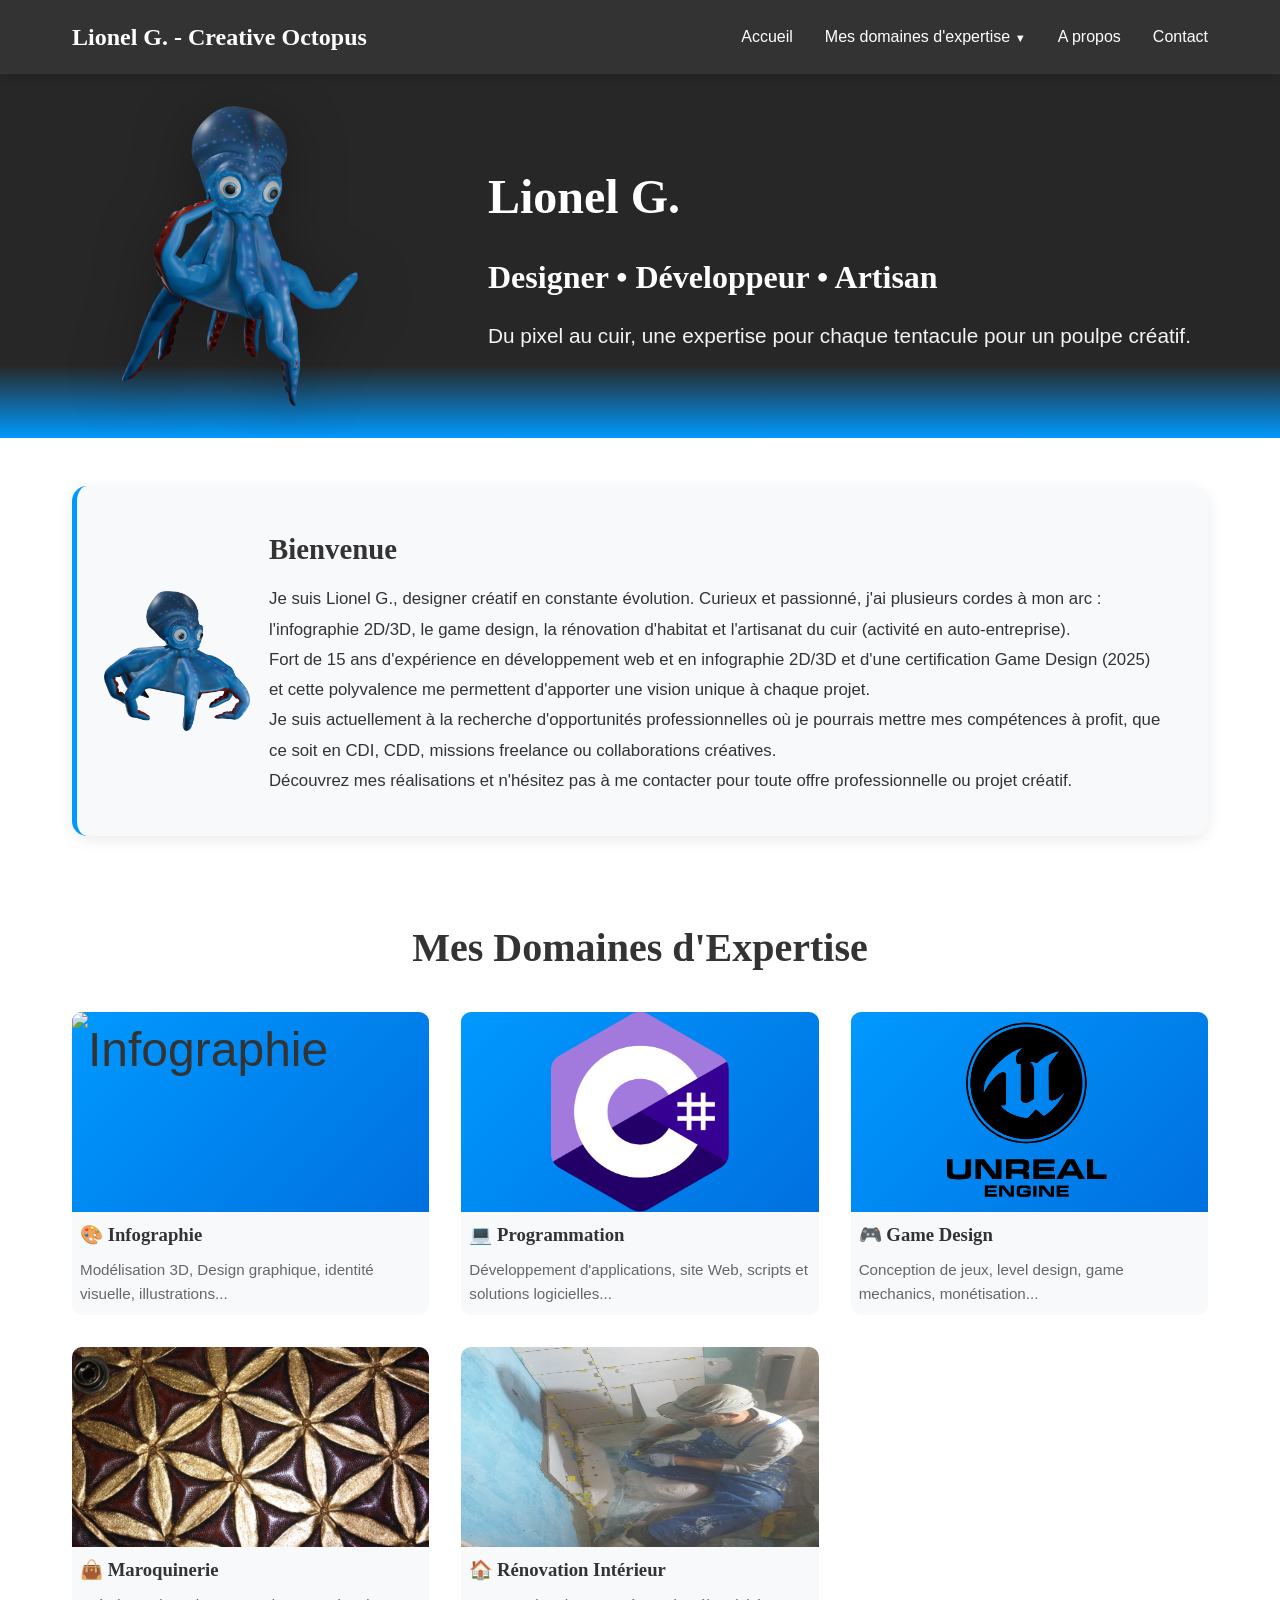
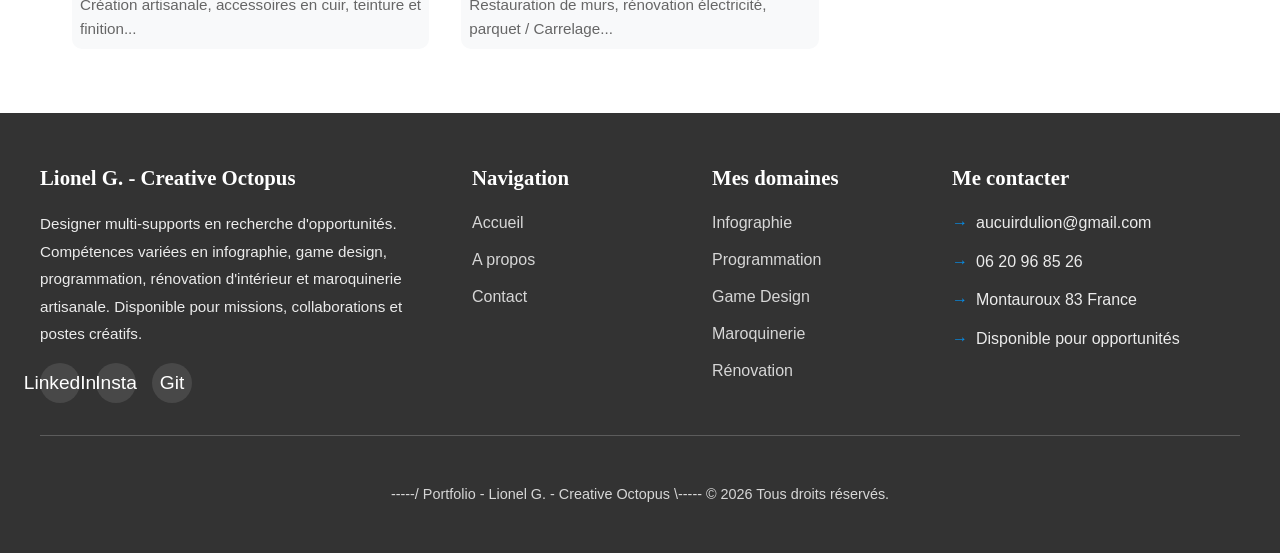
==== index.html @ 5053f0dd "new deplooy" ====
<!DOCTYPE html>
<html lang="fr">
<head>
    <meta charset="UTF-8">
    <meta name="viewport" content="width=device-width, initial-scale=1.0">
    <title>Portfolio Lionel G. - Creative Octopus</title>
    <link rel="stylesheet" href="assets/css/portfolio.css">
</head>
<body>
    <header>
        <nav>
    <div class="logo">Lionel G. - Creative Octopus</div>
    <button class="menu-toggle" onclick="toggleMenu()">â˜°</button>
    <ul class="nav-links" id="navMenu">
        <li><a href="index.html">Accueil</a></li>
        <li class="dropdown">
            <a class="dropdown-toggle">Mes domaines d'expertise </a>
            <ul class="dropdown-menu">
                <li><a href="infographie.html">🎨 Infographie</a></li>
                <li><a href="programmation.html">💻 Programmation</a></li>
                <li><a href="gamedesign.html">🎮 Game Design</a></li>
                <li><a href="maroquinerie.html">👜 Maroquinerie</a></li>
				 <li><a href="renovation.html">🏠  Rénovation Intérieur</a></li>
            </ul>
        </li>
        <li><a href="apropos.html">A propos</a></li>
        <li><a href="contact.html">Contact</a></li>
    </ul>
</nav>
    </header>
    <section class="hero">
        <div class="hero-container image-left">
            <div class="hero-image">
                <img src="assets/images/Poulpi/pp2.png" alt="Mascotte du portfolio">
            </div>
            <div class="hero-content">
                <h1>Lionel G. </h1><h2>Designer • Développeur • Artisan</h2>
				<p>Du pixel au cuir, une expertise pour chaque tentacule pour un poulpe créatif.</p>
            </div>
        </div>
    </section>
    <section class="domain-intro">
        <div class="domain-intro-container">
            <div class="domain-acdl-icon"><img src="assets/images/Poulpi/pp3.png" alt="Mascotte du portfolio" height="100%"></div>
            <div class="domain-intro-content">
                <h2>Bienvenue</h2>
                <p>Je suis Lionel G., designer créatif en constante évolution. Curieux et passionné, j'ai plusieurs cordes à mon arc : l'infographie 2D/3D, le game design, la rénovation d'habitat et l'artisanat du cuir (activité en auto-entreprise).<br/>
					Fort de 15 ans d'expérience en développement web et en infographie 2D/3D et d'une certification 
    Game Design (2025) et cette polyvalence me permettent d'apporter une vision unique à chaque projet.<br/>Je suis actuellement à la recherche d'opportunités professionnelles où je pourrais mettre mes compétences à profit, que ce soit en CDI, CDD, missions freelance ou collaborations créatives.<br/>
					Découvrez mes réalisations et n'hésitez pas à me contacter pour toute offre professionnelle ou projet créatif.</p>
            </div>
        </div>
    </section>
    <section class="categories">
        <h2 class="section-title">Mes Domaines d'Expertise</h2>
        <div class="category-grid">
            <a href="infographie.html" class="category-card">
                <div class="category-image"><img src="./assets/images/projets/infographie/3D/poulpi.JPG" alt="Infographie" width="100%" height="100%"></div>
                <div class="category-content">
                    <h3>🎨 Infographie</h3>
                    <p>Modélisation 3D, Design graphique, identité visuelle, illustrations...</p>
                </div>
            </a>
            <a href="programmation.php" class="category-card">
                <div class="category-image"><img src="./assets/images/logo/csharp.png" alt="Programmation" height="100%"></div>
                <div class="category-content">
                    <h3>💻 Programmation</h3>
        			<p>Développement d'applications, site Web, scripts et solutions logicielles...</p>
                </div>
            </a>
            <a href="gamedesign.php" class="category-card">
                <div class="category-image"><img src="./assets/images/logo/unreal.png" alt="Gamedesign" height="100%"></div>
                <div class="category-content">
                    <h3>🎮 Game Design</h3>
                    <p>Conception de jeux, level design, game mechanics, monétisation...</p>
                </div>
            </a>
			<a href="maroquinerie.html" class="category-card">
                <div class="category-image"><img src="./assets/images/projets/cuir/SAM_6134.JPG" alt="Maroquinerie" width="100%" height="100%"></div>
                <div class="category-content">
                    <h3>👜 Maroquinerie</h3>
                    <p>Création artisanale, accessoires en cuir, teinture et finition...</p>
                </div>
            </a>
            <a href="renovation.html" class="category-card">
                <div class="category-image"><img src="./assets/images/projets/renov/sdb/me1.jpg" alt="Renovation" width="100%" height="100%"></div>
                <div class="category-content">
                    <h3>🏠 Rénovation Intérieur</h3>
                    <p>Restauration de murs, rénovation électricité, parquet / Carrelage...</p>
                </div>
            </a>
        </div>
    </section>
    <footer>
    	<div class="footer-container">
	<div class="footer-section">
		<h3>Lionel G. - Creative Octopus</h3>
		<p>			
			Designer multi-supports en recherche d'opportunités. Compétences variées 
			en infographie, game design, programmation, rénovation d'intérieur et maroquinerie artisanale. 
			Disponible pour missions, collaborations et postes créatifs.
		</p>
		<div class="footer-social">
			<a href="#" title="LinkedIn">LinkedIn</a>
			<a href="#" title="Instagram">Insta</a>
			<a href="#" title="GitHub">Git</a>
		</div>
	</div>
	<div class="footer-section">
		<h3>Navigation</h3>
		<ul class="footer-links">
			<li><a href="index.html">Accueil</a></li>
			<li><a href="apropos.html">A propos</a></li>
			<li><a href="contact.html">Contact</a></li>
		</ul>
	</div>
	<div class="footer-section">
		<h3>Mes domaines</h3>
		<ul class="footer-links">
			<li><a href="infographie.html">Infographie</a></li>
			<li><a href="programmation.html">Programmation</a></li>
			<li><a href="gamedesign.html">Game Design</a></li>
			<li><a href="maroquinerie.html">Maroquinerie</a></li>
			<li><a href="renovation.html">Rénovation</a></li>
		</ul>
	</div>
	<div class="footer-section">
		<h3>Me contacter</h3>
		<ul class="footer-contact-info">
			<li>aucuirdulion@gmail.com</li>
			<li>06 20 96 85 26</li>
			<li>Montauroux 83 France</li>
			<li>Disponible pour opportunités</li>
		</ul>
	</div>
</div>
    <div class="footer-bottom"><br>
	<p>-----/  Portfolio - Lionel G. - Creative Octopus \----- &copy; <span id="year"></span> Tous droits réservés.</p><br />
</div>
    </footer>
    <script charset="utf-8" src="assets/js/portfolio.js"></script>
    <script>document.getElementById('year').textContent = new Date().getFullYear();</script>
</body>
</html>
---- assets/css/portfolio.css ----
/* ============================================
   CONFIGURATION COULEURS
   ============================================ */
@charset "UTF-8";
:root {
    --color-primary: #333;
    --color-secondary: #09F;
	--color-third: # 666;
    --color-accent: #0070DF;
    --color-text: #333;
    --color-text-light: #666;
    --color-bg: #ffffff;
    --color-bg-alt: #f8f9fa;
    --font-main: 'Segoe UI', Tahoma, Geneva, Verdana, sans-serif;
    --font-heading: 'Georgia', serif;
}
/* ============================================
   RESET & BASE
   ============================================ */
* {
    margin: 0;
    padding: 0;
    box-sizing: border-box;
}

html {
    height: 100%;
}

body {
    font-family: var(--font-main);
    color: var(--color-text);
    background: var(--color-bg);
    line-height: 1.6;
    min-height: 100%;
    display: flex;
    flex-direction: column;
}

a {
    text-decoration: none;
    color: inherit;
}

/* ============================================
   HEADER & NAVIGATION
   ============================================ */
header {
    background: var(--color-primary);
    color: white;
    padding: 1rem 0;
    position: sticky;
    top: 0;
    z-index: 1000;
    box-shadow: 0 2px 10px rgba(0,0,0,0.1);
}

nav {
    max-width: 1200px;
    margin: 0 auto;
    display: flex;
    justify-content: space-between;
    align-items: center;
    padding: 0 2rem;
}

.logo {
    font-size: 1.5rem;
    font-weight: bold;
    font-family: var(--font-heading);
}

.nav-links {
    display: flex;
    list-style: none;
    gap: 2rem;
	position: relative;
}
.nav-links li {
    position: relative;
}

.nav-links a {
    color: white;
    transition: color 0.3s;
    font-weight: 500;
	display: block;
    padding: 0.5rem 0;
}

.nav-links a:hover {
    color: var(--color-secondary);
}

.menu-toggle {
    display: none;
    background: none;
    border: none;
    color: white;
    font-size: 1.5rem;
    cursor: pointer;
}
.dropdown-toggle {
    cursor: pointer;
    display: flex;
    align-items: center;
    gap: 0.3rem;
}

.dropdown-toggle::after {
    content: '▼';
    font-size: 0.7rem;
    transition: transform 0.3s;
}

.dropdown:hover .dropdown-toggle::after {
    transform: rotate(180deg);
}

.dropdown-menu {
    position: absolute;
    top: 100%;
    left: 0;
    background: var(--color-primary);
    min-width: 230px;
    border-radius: 0 0 10px 10px;
    box-shadow: 0 4px 15px rgba(0,0,0,0.2);
    opacity: 0;
    visibility: hidden;
    transform: translateY(-10px);
    transition: all 0.3s;
    z-index: 1000;
}

.dropdown:hover .dropdown-menu {
    opacity: 1;
    visibility: visible;
    transform: translateY(0);
}

.dropdown-menu li {
    border-bottom: 1px solid rgba(255,255,255,0.1);
	list-style-type:none;
}

.dropdown-menu li:last-child {
    border-bottom: none;
}

.dropdown-menu a {
    padding: 0.8rem 1.5rem;
    display: block;
    transition: background 0.3s, padding-left 0.3s;
}

.dropdown-menu a:hover {
    background: rgba(255,255,255,0.1);
    padding-left: 1rem;
}


/* ============================================
   HERO SECTION AVEC IMAGE
   ============================================ */
.hero {
    background: linear-gradient(180deg, #272727 80%, var(--color-secondary) 100%);
    color: white;
    padding: 2rem 2rem;
    position: relative;
    overflow: hidden;
}

.hero-container {
    max-width: 1200px;
    margin: 0 auto;
    display: grid;
    grid-template-columns: 1fr 400px; /* Texte à gauche, image à droite */
    gap: 3rem;
    align-items: center;
}

.hero-content h1 {
    font-size: 3rem;
    font-family: var(--font-heading);
    margin-bottom: 1rem;
}
.hero-content h2 {
    font-size: 2rem;
    font-family: var(--font-heading);
    margin-bottom: 1rem;
}

.hero-content p {
    font-size: 1.3rem;
    line-height: 1.6;
    opacity: 0.95;
}

.hero-image {
    height: 100%;
    display: flex;
    align-items: center;
    justify-content: center;
}

.hero-image img {
    max-width: 100%;
    max-height: 300px;
    height: auto;
    object-fit: contain;
    filter: drop-shadow(0 10px 30px rgba(0,0,0,0.3));
    animation: float 6s ease-in-out infinite;
}

/* Animation flottante pour l'image */
@keyframes float {
    0%, 100% {
        transform: translateY(0px);
    }
    50% {
        transform: translateY(-20px);
    }
}

/* VERSION : Image à gauche, texte à droite */
.hero-container.image-left {
    grid-template-columns: 400px 1fr;
}


/* ============================================
   SECTIONS
   ============================================ */
.categories,
.projects-section,
.contact-section,
.gallery-section,
.skills-section {
    max-width: 1200px;
    margin: 2rem auto;
	margin-bottom: 4rem;
    padding: 0 2rem;
    flex: 1; /* Permet de pousser le footer en bas */
}

.section-title {
    font-size: 2.5rem;
    font-family: var(--font-heading);
    color: var(--color-primary);
    margin-bottom: 1rem;
    text-align: center;
}

/* ============================================
   CATÉGORIES
   ============================================ */
.category-grid {
    display: grid;
    grid-template-columns: repeat(3, 1fr); /* 4 éléments par ligne */
    gap: 2rem;
    margin-top: 2rem;
}

/* Si vous voulez changer le nombre par ligne, modifiez le 4 ci-dessus :
   repeat(3, 1fr) = 3 par ligne
   repeat(5, 1fr) = 5 par ligne
   etc.
*/

.category-card {
    background: var(--color-bg-alt);
    border-radius: 10px;
    overflow: hidden;
    transition: transform 0.3s, box-shadow 0.3s;
    cursor: pointer;
    display: block;
}

.category-card:hover {
    transform: translateY(-5px);
    box-shadow: 0 10px 30px rgba(0,0,0,0.15);
}

.category-image {
    width: 100%;
    height: 200px;
    background: linear-gradient(135deg, var(--color-secondary), var(--color-accent));
    display: flex;
    align-items: center;
    justify-content: center;
    font-size: 3rem;
}

.category-content {
    padding: 0.5rem;
}

.category-content h3 {
    font-family: var(--font-heading);
    margin-bottom: 0.5rem;
    color: var(--color-primary);
}

.category-content p {
    color: var(--color-text-light);
    font-size: 0.95rem;
}
/* ============================================
   SECTION PRÉSENTATION DU DOMAINE
   ============================================ */
.domain-intro {
    max-width: 1200px;
    margin: 3rem auto;
    padding: 0 2rem;
}

.domain-intro-container {
    display: flex;
    align-items: center;
    gap: 2rem;
    background: var(--color-bg-alt);
    padding: 2.5rem;
    border-radius: 15px;
    border-left: 5px solid var(--color-secondary);
    box-shadow: 0 4px 15px rgba(0,0,0,0.08);
}

.domain-intro-icon {
    flex-shrink: 0;
    width: 80px;
    height: 80px;
    background: linear-gradient(135deg, var(--color-secondary), var(--color-primary));
    border-radius: 50%;
    display: flex;
    align-items: center;
    justify-content: center;
    font-size: 2.5rem;
    box-shadow: 0 4px 15px rgba(0,0,0,0.1);
}
.domain-acdl-icon {
    flex-shrink: 0;
    width: 120px;
    height: 140px;
    display: flex;
    align-items: center;
    justify-content: center;
    font-size: 2.5rem;
}

.domain-intro-content h2 {
    color: var(--color-primary);
    font-size: 1.8rem;
    margin-bottom: 0.8rem;
    font-family: var(--font-heading);
}

.domain-intro-content p {
    color: var(--color-text);
    line-height: 1.8;
    font-size: 1.05rem;
}


/* ============================================
   SECTION COMPÉTENCES
   ============================================ */
.skills-section {
    max-width: 1200px;
    margin: 4rem auto;
    padding: 0 2rem;
}

.skills-grid {
    display: block;
    grid-template-columns: repeat(3, 1fr); /* 3 éléments par ligne */
    gap: 1.5rem;
    margin-top: 2rem;
}

/* Si vous voulez changer le nombre par ligne, modifiez le 3 ci-dessus :
   repeat(2, 1fr) = 2 par ligne
   repeat(4, 1fr) = 4 par ligne
   etc.
*/

.skill-card {
    background: var(--color-bg-alt);
    padding: 1.5rem;
    border-radius: 10px;
    box-shadow: 0 4px 10px rgba(0,0,0,0.1);
    transition: transform 0.3s, box-shadow 0.3s;
}

.skill-card:hover {
    transform: translateY(-3px);
    box-shadow: 0 6px 20px rgba(0,0,0,0.15);
}

.skill-header {
    display: flex;
    align-items: center;
    gap: 1rem;
    margin-bottom: 1rem;
}

.skill-logo {
    width: 50px;
    height: 50px;
    display: flex;
    align-items: center;
    justify-content: center;
    background: white;
    border-radius: 8px;
    font-size: 2rem;
    box-shadow: 0 2px 5px rgba(0,0,0,0.1);
}

.skill-logo img {
    width: 40px;
    height: 40px;
    object-fit: contain;
}

.skill-name {
    font-weight: 600;
    color: var(--color-primary);
    font-size: 1.1rem;
}

.skill-level {
    margin-top: 0.5rem;
}

.skill-level-label {
    font-size: 0.85rem;
    color: var(--color-text-light);
    margin-bottom: 0.5rem;
    display: block;
}

.skill-bar {
    width: 100%;
    height: 10px;
    background: #e0e0e0;
    border-radius: 5px;
    overflow: hidden;
    position: relative;
}

.skill-bar-fill {
    height: 100%;
    background: linear-gradient(90deg, var(--color-secondary), var(--color-primary));
    border-radius: 5px;
    transition: width 1s ease;
}

/* Niveaux de compétence avec couleurs */
.skill-bar-fill.master {
    width: 100%;
    background: linear-gradient(90deg, #27ae60, #2ecc71);
}

.skill-bar-fill.good {
    width: 75%;
    background: linear-gradient(90deg, #3498db, #2980b9);
}

.skill-bar-fill.average {
    width: 50%;
    background: linear-gradient(90deg, #f39c12, #e67e22);
}

.skill-bar-fill.basic {
    width: 25%;
    background: linear-gradient(90deg, #e74c3c, #c0392b);
}

/* Indication hover sur les compétences avec détails */
.skill-card.has-details {
    cursor: pointer;
    position: relative;
}

.skill-card.has-details::after {
    content: '👆 Survolez pour details';
    position: absolute;
    bottom: 0.2rem;
    right: 0.5rem;
    font-size: 0.7rem;
    color: var(--color-secondary);
    opacity: 0.6;
    font-weight: 600;
    pointer-events: none;
}

.skill-card.has-details:hover::after {
    opacity: 0;
}

/* Animation douce des détails */
.skill-details {
    margin-top: 0.8rem;
    padding-top: 0.8rem;
    border-top: 1px solid #e0e0e0;
	display: none;
    /*max-height: 0;
    overflow: hidden;
    opacity: 0;
    transition: max-height 0.4s ease, opacity 0.3s ease;*/
}

.skill-card:hover .skill-details {
    max-height: 500px;
    opacity: 1;
	 display: block;
}

.skill-details ul {
    list-style: none;
    padding: 0;
    margin: 0;
}

.skill-details li {
    font-size: 0.85rem;
    color: var(--color-text-light);
    padding: 0.3rem 0;
    padding-left: 1.2rem;
    position: relative;
}

.skill-details li::before {
    content: '→';
    position: absolute;
    left: 0;
    color: var(--color-secondary);
    font-weight: bold;
}

.skills-main-section {
    margin-bottom: 4rem;
}

.skills-main-title {
    font-size: 2rem;
    color: var(--color-primary);
    font-family: var(--font-heading);
    margin-bottom: 2rem;
    text-align: center;
    padding: 1rem 0;
    background: var(--color-bg-alt);
    border-radius: 10px;
    border-left: 5px solid var(--color-secondary);
}

.skills-category-section {
    margin-bottom: 2rem;
}

.skills-category-title {
    font-size: 1.3rem;
    color: var(--color-text);
    margin-bottom: 1rem;
    padding-bottom: 0.5rem;
    border-bottom: 2px solid #e0e0e0;
    font-weight: 600;
}

.skills-category-grid {
    display: grid;
    grid-template-columns: repeat(3, 1fr);
    gap: 1.5rem;
    margin-bottom: 1.5rem;
}
/* ============================================
   PROJETS
   ============================================ */
.projects-grid {
    display: grid;
    grid-template-columns: repeat(3, 1fr); /* 3 éléments par ligne */
    gap: 2rem;
    margin-top: 2rem;
}

/* Si vous voulez changer le nombre par ligne, modifiez le 3 ci-dessus :
   repeat(2, 1fr) = 2 par ligne
   repeat(4, 1fr) = 4 par ligne
   etc.
*/

.project-card {
    background: white;
    border-radius: 10px;
    overflow: hidden;
    box-shadow: 0 4px 15px rgba(0,0,0,0.1);
    transition: transform 0.3s;
    cursor: pointer;
}

.project-card:hover {
    transform: translateY(-5px);
}

.project-image {
    width: 100%;
    height: 250px;
    background: #ddd;
    display: flex;
    align-items: center;
    justify-content: center;
    overflow: hidden;
}

.project-image img {
    width: 100%;
    height: 100%;
    object-fit: cover;
}

.project-info {
    padding: 1.5rem;
}

.project-info h3 {
    margin-bottom: 0.5rem;
    color: var(--color-primary);
}

.project-info p {
    color: var(--color-text-light);
    font-size: 0.9rem;
}

/* ============================================
   GALERIE MODALE
   ============================================ */
.modal {
    display: none;
    position: fixed;
    z-index: 2000;
    left: 0;
    top: 0;
    width: 100%;
    height: 100%;
    background: rgba(0,0,0,0.95);
    overflow: auto;
}

.modal.active {
    display: flex;
    align-items: center;
    justify-content: center;
    flex-direction: column;
}

.modal-content {
    max-width: 90%;
    max-height: 80vh;
    object-fit: contain;
}

.modal-close {
    position: absolute;
    top: 20px;
    right: 40px;
    color: white;
    font-size: 40px;
    font-weight: bold;
    cursor: pointer;
    z-index: 2001;
}

.modal-caption {
    color: white;
    text-align: center;
    padding: 1rem 2rem;
    background: rgba(0,0,0,0.7);
    border-radius: 5px;
    margin-top: 1rem;
    max-width: 80%;
}

.modal-nav {
    position: absolute;
    top: 50%;
    transform: translateY(-50%);
    background: rgba(255,255,255,0.2);
    color: white;
    border: none;
    padding: 1rem 1.5rem;
    font-size: 2rem;
    cursor: pointer;
    transition: background 0.3s;
}

.modal-nav:hover {
    background: rgba(255,255,255,0.4);
}

.modal-prev {
    left: 20px;
}

.modal-next {
    right: 20px;
}
/* ============================================
   PAGE À PROPOS - STYLES SUPPLÉMENTAIRES
   ============================================ */

.about-full-section {
    max-width: 1200px;
    margin: 4rem auto;
    padding: 0 2rem;
}

.about-full-container {
    display: flex;
    flex-direction: column;
    gap: 5rem;
}

/* Intro avec photo et bio */
.about-intro {
    display: grid;
    grid-template-columns: 350px 1fr;
    gap: 3rem;
    align-items: start;
}

.about-photo {
    width: 100%;
    height: 450px;
    border-radius: 15px;
    overflow: hidden;
    box-shadow: 0 10px 40px rgba(0,0,0,0.15);
}

.about-photo img {
    width: 100%;
    height: 100%;
    object-fit: cover;
}

.about-bio h2 {
    font-size: 2.5rem;
    color: var(--color-primary);
    margin-bottom: 0.5rem;
    font-family: var(--font-heading);
}

.about-subtitle {
    color: var(--color-secondary);
    font-size: 1.2rem;
    font-weight: 600;
    margin-bottom: 1.5rem;
}

.about-description {
    color: var(--color-text);
    line-height: 1.8;
    font-size: 1.1rem;
}

/* Timeline (Parcours) */
.about-timeline {
    background: var(--color-bg-alt);
    padding: 3rem;
    border-radius: 15px;
}

.timeline {
    position: relative;
    padding: 2rem 0;
}

.timeline::before {
    content: '';
    position: absolute;
    left: 80px;
    top: 0;
    bottom: 0;
    width: 2px;
    background: var(--color-secondary);
}

.timeline-item {
    display: flex;
    gap: 2rem;
    margin-bottom: 2rem;
    position: relative;
}

.timeline-year {
    flex-shrink: 0;
    width: 80px;
    font-weight: bold;
    color: var(--color-secondary);
    font-size: 1.2rem;
}

.timeline-content {
    background: white;
    padding: 1.5rem;
    border-radius: 10px;
    box-shadow: 0 4px 10px rgba(0,0,0,0.1);
    flex: 1;
    position: relative;
}

.timeline-content::before {
    content: '';
    position: absolute;
    left: -10px;
    top: 20px;
    width: 20px;
    height: 20px;
    background: var(--color-secondary);
    border-radius: 50%;
    border: 4px solid var(--color-bg-alt);
}

.timeline-content h3 {
    color: var(--color-primary);
    margin-bottom: 0.5rem;
}

.timeline-content p {
    color: var(--color-text-light);
    line-height: 1.6;
}

/* Philosophie */
.about-philosophy {
    text-align: center;
}

.philosophy-grid {
    display: grid;
    grid-template-columns: repeat(4, 1fr);
    gap: 2rem;
    margin-top: 2rem;
}

.philosophy-card {
    background: white;
    padding: 2rem;
    border-radius: 10px;
    box-shadow: 0 4px 15px rgba(0,0,0,0.1);
    transition: transform 0.3s;
}

.philosophy-card:hover {
    transform: translateY(-5px);
}

.philosophy-icon {
    font-size: 3rem;
    margin-bottom: 1rem;
}

.philosophy-card h3 {
    color: var(--color-primary);
    margin-bottom: 0.5rem;
    font-size: 1.2rem;
}

.philosophy-card p {
    color: var(--color-text-light);
    font-size: 0.95rem;
    line-height: 1.6;
}

/* Pourquoi me choisir */
.about-why {
    background: var(--color-bg-alt);
    padding: 3rem;
    border-radius: 15px;
}

.why-list {
    display: flex;
    flex-direction: column;
    gap: 2rem;
    margin-top: 2rem;
}

.why-item {
    display: flex;
    gap: 2rem;
    align-items: start;
    background: white;
    padding: 2rem;
    border-radius: 10px;
    box-shadow: 0 4px 10px rgba(0,0,0,0.1);
}

.why-number {
    flex-shrink: 0;
    width: 60px;
    height: 60px;
    background: linear-gradient(135deg, var(--color-secondary), var(--color-primary));
    color: white;
    font-size: 1.5rem;
    font-weight: bold;
    border-radius: 50%;
    display: flex;
    align-items: center;
    justify-content: center;
}

.why-content h3 {
    color: var(--color-primary);
    margin-bottom: 0.5rem;
    font-size: 1.3rem;
}

.why-content p {
    color: var(--color-text-light);
    line-height: 1.6;
}

/* Call to Action */
.about-cta {
    text-align: center;
    background: linear-gradient(135deg, var(--color-primary), var(--color-secondary));
    color: white;
    padding: 4rem 2rem;
    border-radius: 15px;
}

.about-cta h2 {
    font-size: 2.5rem;
    margin-bottom: 1rem;
    font-family: var(--font-heading);
}

.about-cta p {
    font-size: 1.2rem;
    margin-bottom: 2rem;
    opacity: 0.9;
}

.cta-button {
    display: inline-block;
    background: white;
    color: var(--color-primary);
    padding: 1rem 3rem;
    border-radius: 50px;
    font-weight: 600;
    font-size: 1.1rem;
    transition: transform 0.3s, box-shadow 0.3s;
    box-shadow: 0 4px 15px rgba(0,0,0,0.2);
}

.cta-button:hover {
    transform: translateY(-3px);
    box-shadow: 0 6px 25px rgba(0,0,0,0.3);
}


/* ============================================
   FORMULAIRE DE CONTACT
   ============================================ */
.contact-form {
    background: var(--color-bg-alt);
    padding: 2rem;
    border-radius: 10px;
    box-shadow: 0 4px 15px rgba(0,0,0,0.1);
    max-width: 800px;
    margin: 2rem auto;
}

.form-group {
    margin-bottom: 1.5rem;
    position: relative;
}

.form-group label {
    display: block;
    margin-bottom: 0.5rem;
    color: var(--color-primary);
    font-weight: 600;
}

.form-group input,
.form-group textarea {
    width: 100%;
    padding: 0.8rem;
    border: 2px solid #ddd;
    border-radius: 5px;
    font-family: var(--font-main);
    font-size: 1rem;
    transition: border-color 0.3s;
}

.form-group input:focus,
.form-group textarea:focus {
    outline: none;
    border-color: var(--color-secondary);
}

.char-count {
    position: absolute;
    right: 0.5rem;
    bottom: 0.5rem;
    font-size: 0.8rem;
    color: var(--color-text-light);
}

.captcha-group {
    background: white;
    padding: 1rem;
    border-radius: 5px;
    border: 2px solid #ddd;
}

.captcha-box {
    display: flex;
    gap: 1rem;
    align-items: center;
    margin-top: 0.5rem;
}

.captcha-box span {
    font-weight: bold;
    color: var(--color-primary);
    font-size: 1.2rem;
}

.captcha-box input {
    width: 110px;
    margin: 0;
}

.captcha-refresh {
    background: var(--color-secondary);
    color: white;
    border: none;
    padding: 0.5rem 0.2rem;
    border-radius: 5px;
    cursor: pointer;
    font-size: 1.2rem;
}

.submit-btn {
    width: 100%;
    padding: 1rem;
    background: var(--color-secondary);
    color: white;
    border: none;
    border-radius: 5px;
    font-size: 1.1rem;
    font-weight: 600;
    cursor: pointer;
    transition: background 0.3s;
}

.submit-btn:hover {
    background: var(--color-primary);
}

.form-status {
    padding: 1rem;
    border-radius: 5px;
    margin-bottom: 1rem;
    display: none;
    text-align: center;
    font-weight: 600;
}

.form-status.success {
    background: #d4edda;
    color: #155724;
    display: block;
}

.form-status.error {
    background: #f8d7da;
    color: #721c24;
    display: block;
}

/* ============================================
   FOOTER ÉVOLUÉ
   ============================================ */
footer {
    background: var(--color-primary);
    color: white;
    padding: 3rem 2rem 1.5rem;
    margin-top: auto;
}

.footer-container {
    max-width: 1200px;
    margin: 0 auto;
    display: grid;
    grid-template-columns: 2fr 1fr 1fr 1.5fr;
    gap: 3rem;
    padding-bottom: 2rem;
    border-bottom: 1px solid rgba(255,255,255,0.2);
}

.footer-section h3 {
    font-size: 1.3rem;
    margin-bottom: 1rem;
    font-family: var(--font-heading);
    color: white;
}

.footer-section p {
    line-height: 1.8;
    opacity: 0.9;
    font-size: 0.95rem;
}

.footer-links {
    list-style: none;
    padding: 0;
}

.footer-links li {
    margin-bottom: 0.7rem;
}

.footer-links a {
    color: white;
    opacity: 0.8;
    transition: opacity 0.3s, padding-left 0.3s;
    display: inline-block;
}

.footer-links a:hover {
    opacity: 1;
    padding-left: 5px;
}

.footer-contact-info {
    list-style: none;
    padding: 0;
}

.footer-contact-info li {
    margin-bottom: 0.8rem;
    display: flex;
    align-items: center;
    gap: 0.5rem;
    opacity: 0.9;
}

.footer-contact-info li::before {
    content: '→';
    color: var(--color-secondary);
    font-weight: bold;
}

.footer-social {
    display: flex;
    gap: 1rem;
    margin-top: 1rem;
}

.footer-social a {
    width: 40px;
    height: 40px;
    background: rgba(255,255,255,0.1);
    border-radius: 50%;
    display: flex;
    align-items: center;
    justify-content: center;
    font-size: 1.2rem;
    transition: background 0.3s, transform 0.3s;
}

.footer-social a:hover {
    background: var(--color-secondary);
    transform: translateY(-3px);
}

.footer-bottom {
    text-align: center;
    padding-top: 1.5rem;
    opacity: 0.8;
    font-size: 0.9rem;
}

/* ============================================
   RESPONSIVE
   ============================================ */
@media (max-width: 768px) {
    .menu-toggle {
        display: block;
    }

    .nav-links {
        display: none;
        position: absolute;
        top: 100%;
        left: 0;
        right: 0;
        background: var(--color-primary);
        flex-direction: column;
        padding: 1rem;
        gap: 0;
    }

    .nav-links.active {
        display: flex;
    }
 	.dropdown-menu {
        position: static;
        opacity: 1;
        visibility: visible;
        transform: none;
        box-shadow: none;
        background: rgba(0,0,0,0.2);
        border-radius: 0;
        max-height: 0;
        overflow: hidden;
        transition: max-height 0.3s;
    }
    
    .dropdown.active .dropdown-menu {
        max-height: 500px;
    }
    
    .dropdown-toggle::after {
        margin-left: auto;
    }
     .hero-container,
    .hero-container.image-left {
        grid-template-columns: 1fr;
        text-align: center;
    }
    
    .hero-content h1 {
        font-size: 2rem;
    }

    .hero-content p {
        font-size: 1rem;
    }
    
    .hero-image {
        order: -1; /* Image au-dessus sur mobile */
    }
    
    .hero-image img {
        max-height: 300px;
    }
    /* Sur mobile : 1 élément par ligne pour toutes les grilles */
    .category-grid,
    .projects-grid,
    .skills-grid {
        grid-template-columns: 1fr;
    }
	.skills-category-grid {
        grid-template-columns: 1fr;
    }
    .modal-nav {
        padding: 0.5rem 1rem;
        font-size: 1.5rem;
    }
	.about-intro {
        grid-template-columns: 1fr;
    }
    
    .about-photo {
        height: 350px;
    }
    
    .timeline::before {
        left: 60px;
    }
    
    .timeline-year {
        width: 60px;
        font-size: 1rem;
    }
    
    .philosophy-grid {
        grid-template-columns: 1fr;
    }
    
    .why-item {
        flex-direction: column;
        text-align: center;
    }
    
    .why-number {
        margin: 0 auto;
    }
	.domain-intro-container {
        flex-direction: column;
        text-align: center;
    }
    
    .domain-intro-content h2 {
        font-size: 1.5rem;
    }
	
	 .footer-container {
        grid-template-columns: 1fr;
        gap: 2rem;
    }
}
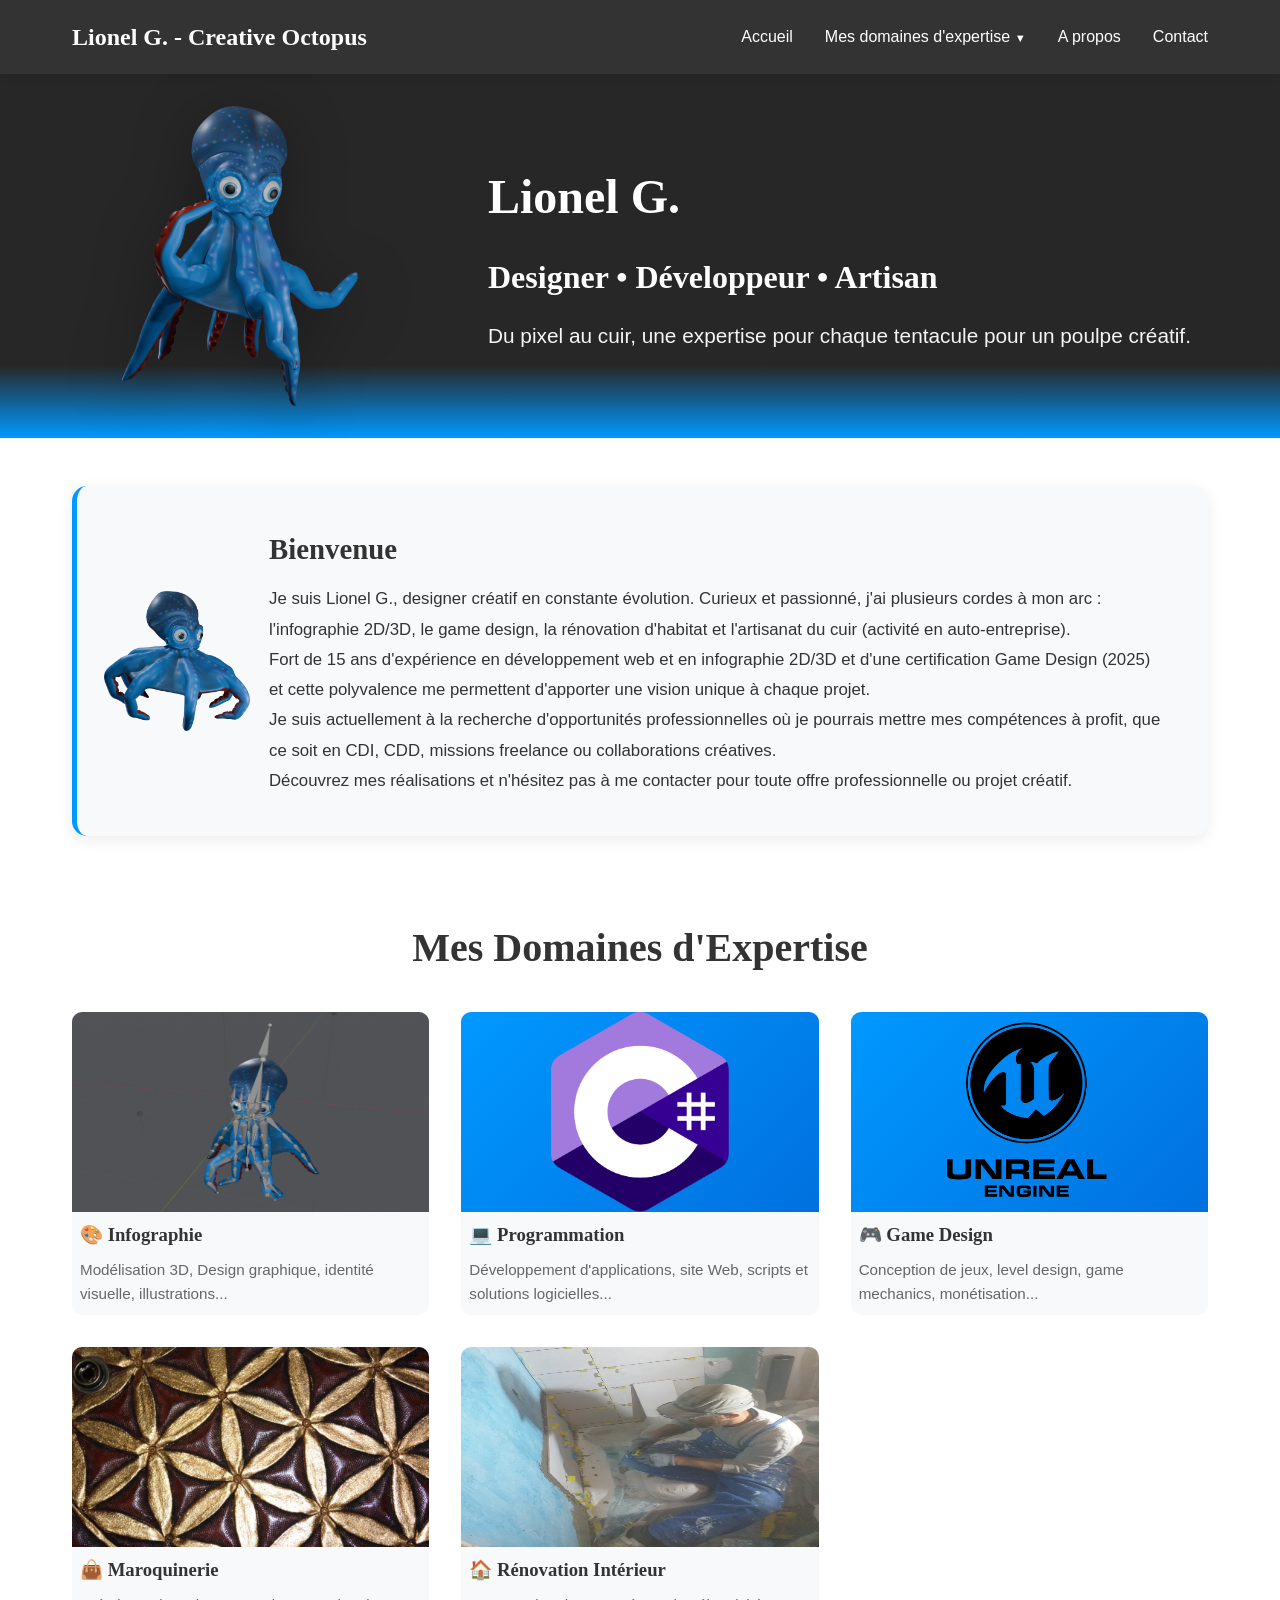
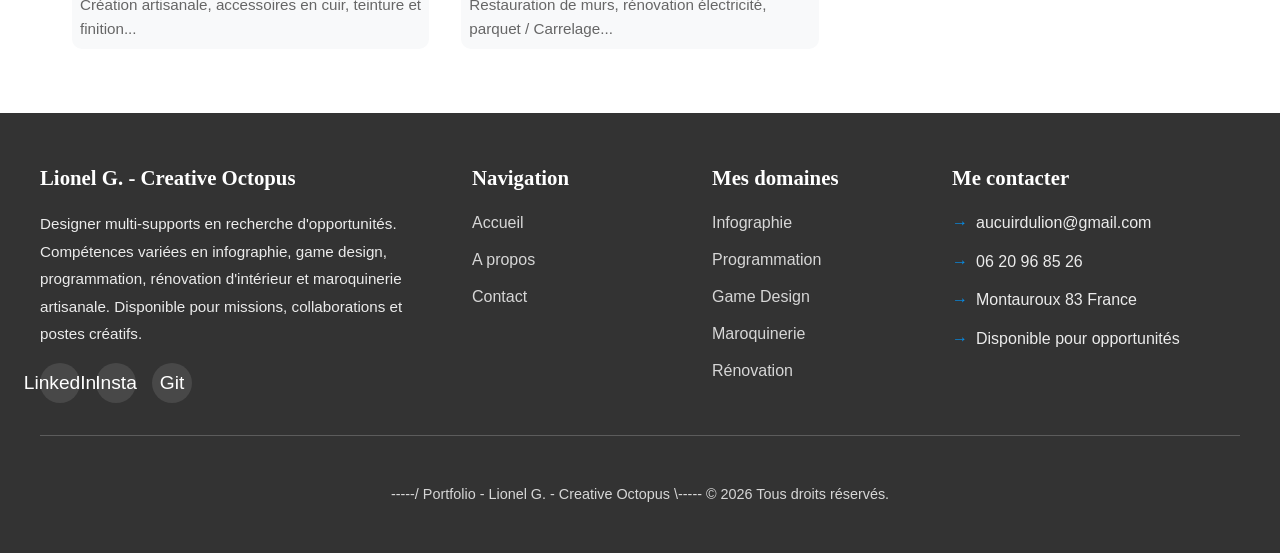
==== commit 73443487: "Update index.html" ====
--- a/index.html
+++ b/index.html
@@ -10,7 +10,7 @@
     <header>
         <nav>
     <div class="logo">Lionel G. - Creative Octopus</div>
-    <button class="menu-toggle" onclick="toggleMenu()">â˜°</button>
+    <button class="menu-toggle" onclick="toggleMenu()">|||</button>
     <ul class="nav-links" id="navMenu">
         <li><a href="index.html">Accueil</a></li>
         <li class="dropdown">
@@ -55,20 +55,20 @@
         <h2 class="section-title">Mes Domaines d'Expertise</h2>
         <div class="category-grid">
             <a href="infographie.html" class="category-card">
-                <div class="category-image"><img src="./assets/images/projets/infographie/3D/poulpi.JPG" alt="Infographie" width="100%" height="100%"></div>
+                <div class="category-image"><img src="./assets/images/projets/infographie/3D/poulpi.jpg" alt="Infographie" width="100%" height="100%"></div>
                 <div class="category-content">
                     <h3>🎨 Infographie</h3>
                     <p>Modélisation 3D, Design graphique, identité visuelle, illustrations...</p>
                 </div>
             </a>
-            <a href="programmation.php" class="category-card">
+            <a href="programmation.html" class="category-card">
                 <div class="category-image"><img src="./assets/images/logo/csharp.png" alt="Programmation" height="100%"></div>
                 <div class="category-content">
                     <h3>💻 Programmation</h3>
         			<p>Développement d'applications, site Web, scripts et solutions logicielles...</p>
                 </div>
             </a>
-            <a href="gamedesign.php" class="category-card">
+            <a href="gamedesign.html" class="category-card">
                 <div class="category-image"><img src="./assets/images/logo/unreal.png" alt="Gamedesign" height="100%"></div>
                 <div class="category-content">
                     <h3>🎮 Game Design</h3>
